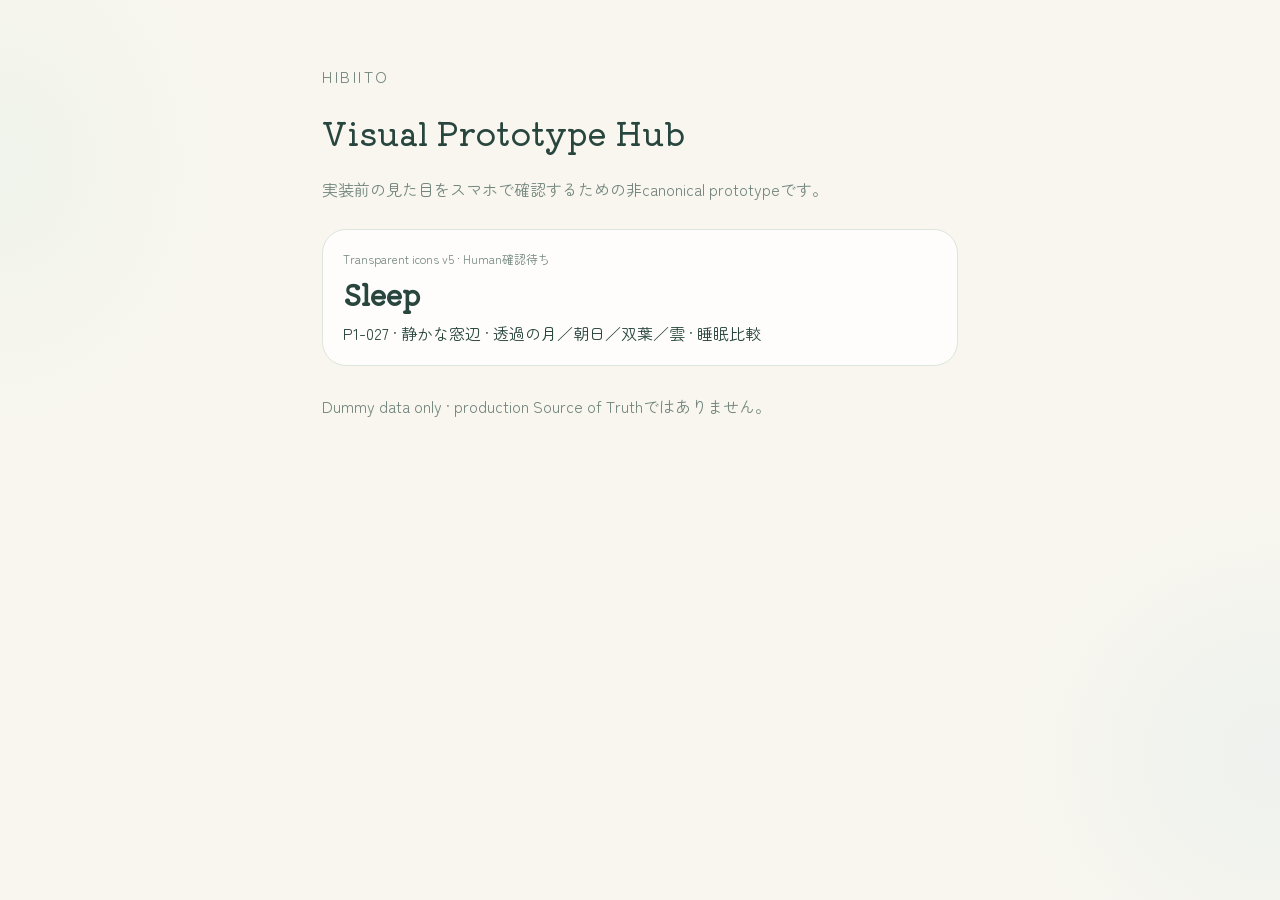
==== index.html @ 31aaf218 "prototype: Sleep 4指標を透過の自然モチーフアイコンに変更（v5）" ====
<!doctype html>
<html lang="ja">
<head>
  <meta charset="utf-8" />
  <meta name="viewport" content="width=device-width,initial-scale=1,viewport-fit=cover" />
  <title>HIBIITO Visual Prototype Hub</title>
  <link rel="preconnect" href="https://fonts.googleapis.com">
  <link rel="preconnect" href="https://fonts.gstatic.com" crossorigin>
  <link href="https://fonts.googleapis.com/css2?family=Kiwi+Maru:wght@400;500&family=Zen+Maru+Gothic:wght@400;500;700&display=swap" rel="stylesheet">
  <link rel="stylesheet" href="./shared/prototype.css?v=20261020-calm2" />
</head>
<body>
  <main class="hub">
    <p class="eyebrow">HIBIITO</p>
    <h1>Visual Prototype Hub</h1>
    <p class="lead">実装前の見た目をスマホで確認するための非canonical prototypeです。</p>
    <section class="cards">
      <a class="prototype-card" href="./sleep/">
        <span class="status">Transparent icons v5 · Human確認待ち</span>
        <strong>Sleep</strong>
        <span>P1-027 · 静かな窓辺 · 透過の月／朝日／双葉／雲 · 睡眠比較</span>
      </a>
    </section>
    <p class="note">Dummy data only · production Source of Truthではありません。</p>
  </main>
</body>
</html>
---- shared/prototype.css ----
:root{
  font-family:"Zen Maru Gothic",system-ui,sans-serif;
  color:#24423d;background:#eef5ef;
  --bg:#f7f3e8;--surface:rgba(255,255,255,.68);--ink:#26423d;--muted:#71817c;
  --accent:#78a99b;--accent2:#b9d4cb;--line:#d8e2dc;--hero:#dcebe4;--glow:#fff7cd;
}
html[data-theme="night"]{
  color:#eaf4f2;background:#101a28;
  --bg:#111b2b;--surface:rgba(30,49,68,.72);--ink:#edf6f3;--muted:#a6b9c0;
  --accent:#8ec7c5;--accent2:#335f67;--line:#35515c;--hero:#173d55;--glow:#d9ecff;
}
*{box-sizing:border-box}
body{margin:0;min-height:100svh;background:var(--bg);color:var(--ink)}
button,a{font:inherit}
.hub{max-width:680px;margin:auto;padding:48px 22px}.hub h1{font-family:"Kiwi Maru";font-weight:500}
.eyebrow{letter-spacing:.16em;color:var(--muted)}.lead,.note{color:var(--muted)}
.cards{display:grid;gap:12px;margin:28px 0}.prototype-card{display:grid;gap:7px;padding:20px;border:1px solid var(--line);border-radius:24px;background:var(--surface);color:inherit;text-decoration:none}.prototype-card strong{font-family:"Kiwi Maru";font-size:28px}.status{font-size:12px;color:var(--muted)}
.toolbar{position:sticky;top:0;z-index:20;display:flex;gap:8px;overflow:auto;padding:8px;background:color-mix(in srgb,var(--bg) 88%,transparent);backdrop-filter:blur(14px);border-bottom:1px solid var(--line)}
.toolbar button{white-space:nowrap;border:1px solid var(--line);border-radius:999px;padding:8px 12px;background:var(--surface);color:var(--ink)}
.phone-shell{width:min(100%,430px);margin:0 auto;padding:10px 12px 32px}
.screen{min-height:calc(100svh - 58px);display:flex;flex-direction:column;gap:8px}
.date-row{height:48px;display:grid;grid-template-columns:48px 1fr 48px;align-items:center;text-align:center}
.date-row button{border:0;background:none;color:var(--ink);font-size:28px}.date-main{font-weight:700;font-size:15px}.date-sub{font-size:11px;color:var(--muted)}
.sleep-hero{position:relative;isolation:isolate;min-height:244px;aspect-ratio:1/1;max-height:300px;margin:auto;width:min(76vw,284px);border-radius:50%;overflow:hidden;display:grid;place-items:center;border:1px solid color-mix(in srgb,var(--accent) 30%,transparent);box-shadow:0 12px 34px rgba(71,105,106,.10)}

.hero-copy{z-index:2;text-align:center;max-width:82%;transform:translateY(-6px)}.hero-eyebrow{font-family:"Kiwi Maru";font-size:13px;margin:0 0 8px}.hero-value{display:flex;align-items:baseline;justify-content:center;gap:3px;white-space:nowrap}.hero-value span{font-family:"Kiwi Maru";font-size:45px;line-height:1}.hero-value small{font-size:11px;font-weight:700}.hero-support{font-size:10px;font-weight:700;margin:10px 0 0}

.section-block,.insight,.metrics-grid article,.state-panel{background:var(--surface);border:1px solid var(--line);border-radius:18px}.section-block{padding:12px}.section-title-row{display:flex;align-items:baseline;justify-content:space-between}.section-title-row h2,.insight h2{font-family:"Kiwi Maru";font-size:14px;margin:0}.section-title-row span{font-size:9px;color:var(--muted)}
.sleep-stage{height:38px;margin-top:10px;border-radius:12px;overflow:hidden;display:flex;background:color-mix(in srgb,var(--line) 60%,transparent)}.stage{height:100%}.deep{background:#547b83}.light{background:#8fb4b2}.rem{background:#9d93b7}.awake{background:#d8bd88}.stage-labels{display:flex;justify-content:space-between;margin-top:5px;font-size:9px;color:var(--muted)}
.metrics-grid{display:grid;grid-template-columns:1fr 1fr;gap:6px}.metrics-grid article{padding:9px 11px;display:grid;gap:2px}.metrics-grid span{font-size:9px;color:var(--muted)}.metrics-grid strong{font-size:13px}
.insight{display:grid;grid-template-columns:42px 1fr;gap:8px;padding:10px 12px;align-items:center}.sprout{width:36px;height:36px;border-radius:50%;display:grid;place-items:center;background:color-mix(in srgb,var(--accent2) 65%,transparent)}.insight h2{font-size:13px}.insight p{font-size:10px;line-height:1.5;margin:3px 0 0}
.state-panel{padding:16px;text-align:center}.state-panel p{font-size:11px;color:var(--muted)}
.debug-panel{position:static;width:min(calc(100% - 24px),406px);margin:0 auto 24px;display:flex;flex-direction:column;gap:3px;padding:9px 11px;border-radius:12px;background:rgba(0,0,0,.78);color:white;font:10px/1.3 system-ui}
[data-overflow="true"]{outline:none}
@media (min-width:700px){.phone-shell{padding-top:24px}.screen{border:1px solid var(--line);border-radius:28px;padding:14px;min-height:820px}.toolbar{justify-content:center}}


.hero-art{position:absolute;inset:0;width:100%;height:100%;object-fit:cover;z-index:0;pointer-events:none}
.hero-art-night{display:none}
html[data-theme="night"] .hero-art-day{display:none}
html[data-theme="night"] .hero-art-night{display:block}
.hero-copy{position:relative;z-index:2;text-shadow:0 1px 0 rgba(255,255,255,.20)}
html[data-theme="night"] .hero-copy{text-shadow:0 1px 2px rgba(8,24,39,.45)}
body::before,body::after{content:"";position:fixed;z-index:-1;pointer-events:none;border-radius:50%;filter:blur(10px);opacity:.34}
body::before{width:220px;height:220px;left:-100px;top:42%;background:radial-gradient(circle,var(--accent2),transparent 70%)}
body::after{width:260px;height:260px;right:-150px;bottom:4%;background:radial-gradient(circle,color-mix(in srgb,var(--accent2) 75%,var(--glow)),transparent 72%)}
html[data-theme="night"] body::before,html[data-theme="night"] body::after{opacity:.18}
.debug-panel{opacity:.62}

/* Sleep A / Hero typography contract — prototype only; not Android dp/sp */
[hidden]{display:none!important}
.sleep-hero .hero-copy{
  position:relative;
  z-index:2;
  width:calc(100% - 40px);
  max-width:none;
  padding:7px 2px 8px;
  transform:translateY(-8px);
  text-align:center;
  isolation:isolate;
}
.sleep-hero .hero-copy::before{
  content:"";position:absolute;inset:-13px -4px;z-index:-1;
  border-radius:999px;pointer-events:none;
  background:radial-gradient(ellipse at center,rgba(248,251,246,.38) 0%,rgba(248,251,246,.16) 55%,transparent 80%);
}
html[data-theme="night"] .sleep-hero .hero-copy::before{
  background:radial-gradient(ellipse at center,rgba(16,38,57,.39) 0%,rgba(16,38,57,.17) 56%,transparent 82%);
}
.sleep-hero .hero-eyebrow{
  font-family:"Kiwi Maru",sans-serif;
  font-size:13px;font-weight:500;line-height:1.4;margin:0 0 6px;
}
.sleep-hero .hero-value{
  display:flex;align-items:baseline;justify-content:center;
  column-gap:clamp(6px,2.4vw,12px);
  width:100%;min-width:0;line-height:1.2;white-space:nowrap;
}
.sleep-hero .hero-time{
  display:inline-flex;align-items:baseline;justify-content:center;
  flex:0 0 auto;gap:2px;white-space:nowrap;
}
.sleep-hero .hero-number{
  font-family:"Kiwi Maru",sans-serif;
  font-weight:500;font-size:clamp(40px,11vw,46px);
  line-height:1.18;letter-spacing:-1.2px;
  font-variant-numeric:lining-nums tabular-nums;
}
.sleep-hero .hero-unit{
  font-family:"Zen Maru Gothic",sans-serif;
  font-size:11px;font-weight:700;line-height:1.25;
  position:relative;bottom:1px;
}
.sleep-hero .hero-support{
  font-family:"Zen Maru Gothic",sans-serif;
  font-size:10px;line-height:1.5;font-weight:700;
  margin:8px 0 0;white-space:normal;
}
html[data-theme="night"] .sleep-hero .hero-copy{
  text-shadow:0 1px 2px rgba(7,24,41,.48);
}
@media(max-width:340px){
  .sleep-hero .hero-copy{width:calc(100% - 30px)}
  .sleep-hero .hero-number{font-size:39px}
  .sleep-hero .hero-unit{font-size:10px}
}

/* Sleep design comparison: all values below are demonstration only. */
.sleep-graph{padding:12px;--deep:#527f94;--light:#8cbfbd;--rem:#a394ca;--awake:#e4b981}
html[data-theme="night"] .sleep-graph{--deep:#487faf;--light:#8bc5cc;--rem:#ac91df;--awake:#edc58a}
.graph-quick-facts{display:flex;flex-wrap:wrap;gap:4px 10px;align-items:baseline;color:var(--muted);font-size:10px;padding:8px 0 9px}
.graph-quick-facts span:first-child{color:var(--ink)}.graph-quick-facts strong{font-size:13px}
.graph-switcher{display:grid;grid-template-columns:repeat(3,minmax(0,1fr));gap:3px;padding:3px;border-radius:13px;border:1px solid var(--line);background:color-mix(in srgb,var(--accent2) 38%,var(--surface))}
.graph-switcher button{min-height:40px;min-width:0;padding:5px 2px;font-weight:700;font-size:11px;background:transparent;color:var(--muted);border:1px solid transparent;border-radius:10px;cursor:pointer}
.graph-switcher button[aria-pressed="true"]{background:var(--surface);color:var(--ink);border-color:var(--accent);box-shadow:0 2px 6px rgba(42,76,81,.10)}
.graph-explain{color:var(--muted);font-size:10px;line-height:1.5;margin:8px 0 7px}
.sleep-timeline{display:grid;grid-template-columns:38px minmax(0,1fr);gap:5px}
.timeline-lanes{display:grid;grid-template-rows:repeat(4,1fr);align-items:center;height:116px;color:var(--muted);font-size:9px}
.timeline-visual{height:116px;min-width:0;overflow:hidden;border-radius:12px;background:color-mix(in srgb,var(--accent2) 15%,var(--surface));touch-action:pan-y}
.timeline-visual svg{display:block;width:100%;height:100%}
.stage-grid{stroke:var(--line);stroke-width:1}
.stage-transition{stroke:var(--accent);stroke-width:2.4;opacity:.65}
.stage-segment{cursor:pointer;stroke:var(--surface);stroke-width:1.3}
.stage-segment:focus-visible{stroke:var(--ink);stroke-width:4;outline:none}
.stage-deep{fill:var(--deep);background:var(--deep)}
.stage-light{fill:var(--light);background:var(--light)}
.stage-rem{fill:var(--rem);background:var(--rem)}
.stage-awake{fill:var(--awake);background:var(--awake)}
.time-axis{position:relative;height:17px;margin-left:43px;color:var(--muted);font-size:9px;font-variant-numeric:tabular-nums}
.time-axis span{position:absolute;top:0;white-space:nowrap;transform:translateX(-50%)}
.time-axis span:nth-child(1){left:0;transform:none}
.time-axis span:nth-child(2){left:29.73%}
.time-axis span:nth-child(3){left:56.76%}
.time-axis span:nth-child(4){right:0;transform:none}
.graph-selection{font-size:10px;line-height:1.45;margin:8px 0;padding:7px 9px;min-height:29px;background:color-mix(in srgb,var(--accent2) 27%,var(--surface));border-radius:9px}
.stage-key{display:flex;flex-wrap:wrap;justify-content:space-between;gap:6px;font-size:9px;color:var(--muted)}
.stage-key span{display:flex;align-items:center;gap:4px}
.stage-key i{display:inline-block;width:9px;height:9px;border-radius:3px}
.key-deep{background:var(--deep)}.key-light{background:var(--light)}.key-rem{background:var(--rem)}.key-awake{background:var(--awake)}
.distribution-bar{height:23px;margin:11px 0;display:flex;gap:2px;border-radius:9px;overflow:hidden}
.distribution-bar span{min-width:0}
.stage-totals{display:grid;gap:5px}
.stage-total{display:grid;grid-template-columns:10px minmax(0,1fr) auto;gap:7px;align-items:center;padding:6px 4px;border-bottom:1px solid var(--line)}
.stage-total:last-child{border-bottom:0}
.stage-total .swatch{width:9px;height:9px;border-radius:3px}
.stage-total-name{font-size:11px}
.stage-total-time{font-size:12px;font-weight:700;text-align:right}
.stage-total-time small{font-size:9px;font-weight:400;color:var(--muted)}
.graph-note{font-size:9px;line-height:1.5;color:var(--muted);margin:8px 1px 0}
.timeline-compact .timeline-lanes,.timeline-compact .timeline-visual{height:90px}
.comparison-list{display:grid;gap:5px;margin-top:7px}
.comparison-row{display:grid;grid-template-columns:minmax(0,1fr) auto;gap:2px;padding:7px 8px;border-radius:9px;background:color-mix(in srgb,var(--accent2) 16%,var(--surface));font-size:10px}
.comparison-row strong{font-size:11px}
.comparison-row span:last-child{grid-column:1/-1;color:var(--muted);font-size:9px}
.comparison-row span.over{color:#a66f42}
html[data-theme="night"] .comparison-row span.over{color:#edc28a}
@media(max-width:350px){.sleep-graph{padding:10px}.graph-switcher button{font-size:10px}.graph-quick-facts{gap:4px 6px;font-size:9px}}

/* Sleep A with optional personal-comparison bottom sheet. Prototype data only. */
.graph-switcher,.graph-variant[hidden]{display:none!important}
.sleep-graph{padding-bottom:13px}
.graph-quick-facts{justify-content:space-between}
.quick-compare{padding:2px 5px;border:1px solid var(--line);border-radius:8px;background:color-mix(in srgb,var(--accent2) 22%,transparent);font-size:10px;color:var(--ink);cursor:pointer}
.metrics-grid .metric-card{
  appearance:none;background:var(--surface);border:1px solid var(--line);border-radius:18px;
  color:var(--ink);display:flex;flex-direction:column;align-items:flex-start;
  gap:3px;padding:10px 11px;text-align:left;min-width:0;min-height:70px;
  cursor:pointer;transition:background .15s ease,border-color .15s ease;
}
.metrics-grid .metric-card:active{background:color-mix(in srgb,var(--accent2) 27%,var(--surface))}
.metrics-grid .metric-card>span:first-child{font-size:9px;color:var(--muted)}
.metrics-grid .metric-card strong{font-size:13px}
.metrics-grid .metric-card .metric-hint{font-size:9px;color:var(--muted);align-self:flex-end}
.hero-detail-cta{
  position:absolute;z-index:5;bottom:13px;left:50%;transform:translateX(-50%);
  background:color-mix(in srgb,var(--surface) 78%,transparent);border:1px solid color-mix(in srgb,var(--accent) 58%,transparent);
  color:var(--ink);font-size:9px;line-height:1.2;border-radius:999px;padding:7px 12px;white-space:nowrap;cursor:pointer;
}
html[data-theme="night"] .hero-detail-cta{background:rgba(14,40,54,.83)}
.metric-card:focus-visible,.quick-compare:focus-visible,.hero-detail-cta:focus-visible,.sheet-drag-handle:focus-visible{
  outline:2px solid var(--accent);outline-offset:3px
}
.sheet-backdrop{position:fixed;inset:0;background:rgba(9,22,31,.49);z-index:80;transition:opacity 240ms ease}
.sheet-backdrop.is-dragging{transition:none}
.comparison-sheet{
  position:fixed;z-index:81;bottom:0;left:50%;transform:translate3d(-50%,var(--sheet-offset,0px),0);width:min(100%,430px);
  max-height:calc(100dvh - 18px);overflow-y:auto;overscroll-behavior:contain;
  padding:0 20px calc(19px + env(safe-area-inset-bottom,0px));
  border-radius:26px 26px 0 0;background:var(--bg);color:var(--ink);
  border:1px solid var(--line);box-shadow:0 -12px 35px rgba(0,0,0,.19);
  transition:transform 240ms cubic-bezier(.2,.76,.28,1);will-change:transform;
}
.comparison-sheet.is-dragging{transition:none}
.comparison-sheet.is-dismissing{transform:translate3d(-50%,calc(100% + 24px),0)}
.sheet-drag-handle{
  display:flex;align-items:center;justify-content:center;width:100%;min-height:39px;
  margin:0;padding:0;border:0;background:transparent;color:var(--muted);touch-action:none;
  -webkit-user-select:none;user-select:none;cursor:grab;
}
.sheet-drag-handle:active{cursor:grabbing}
.sheet-drag-handle:focus-visible{outline:2px solid var(--accent);outline-offset:-4px;border-radius:18px}
.sheet-grabber{display:block;margin:0 auto;background:var(--line);width:44px;height:5px;border-radius:9px;transition:background .18s}
.sheet-drag-handle:active .sheet-grabber{background:var(--accent)}
.sheet-heading{display:flex;justify-content:space-between;align-items:center;gap:10px;padding:0 0 5px}
.sheet-eyebrow{font-size:11px;color:var(--muted)}
.sheet-dismiss-hint{font-size:9px;color:var(--muted);white-space:nowrap}
.comparison-sheet h2{font-family:"Kiwi Maru",sans-serif;font-size:19px;margin:0 0 13px}
.sheet-current{display:flex;align-items:center;justify-content:space-between;gap:8px;margin-bottom:13px}
.sheet-current>div{display:grid;gap:2px}
.sheet-current>div>span{font-size:11px;color:var(--muted)}
.sheet-current strong{font-family:"Kiwi Maru",sans-serif;font-weight:500;font-size:28px}
.sheet-status{font-size:10px;border-radius:999px;padding:6px 9px;border:1px solid var(--line);color:var(--ink);background:var(--surface);white-space:nowrap}
.sheet-stats{display:grid;grid-template-columns:1fr 1fr;gap:9px}
.sheet-stats>div{display:grid;gap:5px;padding:11px 9px;border:1px solid var(--line);background:var(--surface);border-radius:13px;min-width:0}
.sheet-stats span{font-size:10px;color:var(--muted)}
.sheet-stats strong{font-size:12px;font-weight:700;overflow-wrap:anywhere}
.sheet-scale{position:relative;margin:15px 9px 9px;height:8px;border-radius:99px;background:var(--line)}
.sheet-range-band{position:absolute;left:20%;width:60%;top:0;bottom:0;border-radius:99px;background:var(--accent2)}
.sheet-marker{position:absolute;left:50%;top:50%;transform:translate(-50%,-50%);height:19px;width:9px;border:2px solid var(--bg);border-radius:9px;background:var(--ink);box-shadow:0 0 0 1px var(--accent)}
.sheet-summary{margin:12px 0 8px;font-size:12px;line-height:1.6}
.sheet-disclaimer{margin:0;font-size:10px;line-height:1.5;color:var(--muted)}
body.sheet-open{overflow:hidden}
@media(max-width:350px){.comparison-sheet{padding-left:14px;padding-right:14px}.sheet-current strong{font-size:24px}.sheet-stats strong{font-size:11px}}

@media(prefers-reduced-motion:reduce){
  .comparison-sheet,.sheet-backdrop,.sheet-grabber{transition:none}
}

/* Sleep visual polish v1 — prototype only, approved interactions unchanged */
:root{--bg:#f8f6ef;--surface:rgba(255,255,255,.81);--ink:#29463e;--muted:#74877f;--accent:#72ab9b;--accent2:#cfe7dc;--line:#dce6dc;--shadow:0 5px 18px rgba(98,131,113,.075)}
html[data-theme="night"]{--bg:#111c2c;--surface:rgba(29,47,66,.84);--ink:#eef5f2;--muted:#a5bbc4;--accent:#92c4c8;--accent2:#355768;--line:#355465;--shadow:0 6px 20px rgba(5,15,31,.15)}
body{color:var(--ink);background:radial-gradient(ellipse 270px 330px at 0% 18%,rgba(215,236,223,.24),transparent 85%),radial-gradient(ellipse 320px 300px at 100% 84%,rgba(207,227,232,.24),transparent 85%),var(--bg)}
html[data-theme="night"] body{background:radial-gradient(ellipse 270px 310px at 0% 25%,rgba(73,103,127,.14),transparent 87%),radial-gradient(ellipse 320px 330px at 100% 84%,rgba(40,77,103,.14),transparent 87%),var(--bg)}
.toolbar{gap:6px;padding:8px max(10px,env(safe-area-inset-left));border-bottom:1px solid var(--line);background:color-mix(in srgb,var(--bg) 91%,transparent)}
.toolbar button{padding:7px 12px;border-radius:999px;border-color:var(--line);background:var(--surface);color:var(--ink);font-size:12px;min-height:37px;box-shadow:0 2px 8px rgba(50,75,69,.035)}
.toolbar button:active{background:var(--accent2)}
.phone-shell{padding:10px 12px 22px}
.sleep-screen{position:relative;gap:8px}
.sleep-screen::after{content:"";pointer-events:none;position:absolute;z-index:0;bottom:-20px;left:-14px;right:-14px;height:116px;background:url("../assets/sleep-garden.svg?v=20261020-visual1") center bottom/100% auto no-repeat;opacity:.28}
html[data-theme="night"] .sleep-screen::after{opacity:.10;filter:hue-rotate(62deg) saturate(.45)}
.sleep-screen>*{position:relative;z-index:1}
.date-row{height:48px}
.date-row button{justify-self:center;display:grid;place-items:center;width:34px;height:34px;border:1px solid var(--line);border-radius:50%;background:color-mix(in srgb,var(--surface) 82%,transparent);font-size:24px;box-shadow:0 2px 7px rgba(34,69,66,.045)}
.date-row .date-main{font-size:14px;letter-spacing:.01em}
.date-row .date-sub{font-size:10px}
.sleep-hero{border:1px solid color-mix(in srgb,var(--accent2) 76%,transparent);box-shadow:0 0 0 5px color-mix(in srgb,var(--accent2) 23%,transparent),0 10px 25px rgba(68,99,100,.10)}
html[data-theme="night"] .sleep-hero{box-shadow:0 0 0 5px rgba(95,151,166,.08),0 8px 25px rgba(0,9,31,.19)}
.sleep-hero::after{content:"";position:absolute;inset:0;z-index:1;pointer-events:none;border-radius:50%;background:radial-gradient(circle at 26% 23%,rgba(255,255,255,.26),transparent 44%)}
html[data-theme="night"] .sleep-hero::after{background:radial-gradient(circle at 22% 20%,rgba(200,219,238,.06),transparent 50%)}
.sleep-hero .hero-copy{z-index:3}
.sleep-hero .hero-eyebrow{letter-spacing:.06em}
.hero-detail-cta{bottom:12px;padding:6px 11px;min-height:29px;border-color:color-mix(in srgb,var(--accent) 42%,transparent);box-shadow:0 2px 7px rgba(63,93,81,.08)}
.section-block,.insight,.metrics-grid .metric-card,.state-panel{background:var(--surface);border:1px solid var(--line);box-shadow:var(--shadow);backdrop-filter:blur(7px)}
.sleep-graph{background:linear-gradient(170deg,color-mix(in srgb,var(--surface) 95%,var(--accent2)),var(--surface) 82%);border-radius:20px;padding:12px 12px 13px;--deep:#5d89a2;--light:#9bc8c2;--rem:#a89dcf;--awake:#e9c39a}
html[data-theme="night"] .sleep-graph{background:linear-gradient(160deg,rgba(37,64,85,.94),var(--surface));--deep:#5b8fb5;--light:#85b6bb;--rem:#a39ad2;--awake:#dbbd91}
.section-title-row h2,.insight h2{font-family:"Kiwi Maru",sans-serif;font-weight:500}
.heading-flower{color:var(--accent);font-family:"Zen Maru Gothic",sans-serif;font-size:.92em;margin-right:6px}
.section-title-row h2{display:inline-flex;align-items:center;font-size:13px}
.graph-quick-facts{gap:4px 8px;padding:8px 0 9px}
.graph-quick-facts strong{color:var(--ink)}
.quick-compare{padding:3px 7px;border-radius:999px;background:color-mix(in srgb,var(--accent2) 34%,var(--surface));border-color:color-mix(in srgb,var(--accent) 28%,var(--line));color:var(--ink)}
.timeline-visual{background:repeating-linear-gradient(0deg,transparent 0 27px,color-mix(in srgb,var(--line) 36%,transparent) 28px),color-mix(in srgb,var(--accent2) 14%,var(--surface));border-radius:13px}
.stage-transition{stroke:color-mix(in srgb,var(--accent) 55%,transparent);opacity:.48}
.stage-segment{stroke:var(--surface);stroke-width:1.5}
.graph-selection{border:1px solid color-mix(in srgb,var(--accent2) 48%,transparent);background:color-mix(in srgb,var(--accent2) 27%,var(--surface));padding:6px 9px}
.stage-key{gap:6px}
.stage-key i{border-radius:50%;width:8px;height:8px}
.metrics-grid{gap:7px}
.metrics-grid .metric-card{position:relative;min-height:70px;border-radius:17px;padding:9px 11px 8px;gap:1px;overflow:hidden;background:linear-gradient(135deg,color-mix(in srgb,var(--surface) 95%,var(--accent2)),var(--surface))}
html[data-theme="night"] .metrics-grid .metric-card{background:linear-gradient(145deg,rgba(43,69,86,.89),var(--surface))}
.metrics-grid .metric-card strong{font-size:13px;font-variant-numeric:tabular-nums}
.metrics-grid .metric-card .metric-hint{margin-top:auto;font-size:9px;color:color-mix(in srgb,var(--muted) 84%,var(--accent))}
.metric-illustration{position:absolute;right:9px;top:8px;display:grid;place-items:center;width:27px;height:27px;border-radius:50%;background:color-mix(in srgb,var(--accent2) 51%,var(--surface));color:color-mix(in srgb,var(--accent) 74%,var(--ink));font-size:16px;line-height:1;pointer-events:none}
.metrics-grid .metric-card .metric-illustration{font-size:16px}
html[data-theme="night"] .metric-illustration{background:rgba(106,151,168,.18);color:#b1d4d2}
.insight{position:relative;isolation:isolate;overflow:hidden;display:grid;grid-template-columns:minmax(0,1fr) 72px;align-items:center;gap:4px;border-radius:20px;padding:10px 10px 11px 13px;min-height:95px;background:linear-gradient(125deg,color-mix(in srgb,var(--surface) 91%,var(--accent2)),var(--surface))}
html[data-theme="night"] .insight{background:linear-gradient(135deg,rgba(39,64,81,.90),var(--surface))}
.insight-content{min-width:0;position:relative;z-index:2}
.insight h2{font-size:13px;line-height:1.35;margin:0 0 4px}
.insight p{margin:0;font-size:10px;line-height:1.52;overflow-wrap:anywhere}
.insight-mascot{position:relative;z-index:1;display:block;width:76px;height:auto;max-height:90px;object-fit:contain;align-self:center;justify-self:end;filter:drop-shadow(0 3px 4px rgba(56,90,99,.08))}
html[data-theme="night"] .insight-mascot{filter:saturate(.85) brightness(.92) drop-shadow(0 3px 5px rgba(0,0,0,.14))}
.state-panel{padding:22px 16px;border-radius:19px;background:linear-gradient(145deg,color-mix(in srgb,var(--surface) 90%,var(--accent2)),var(--surface))}
.state-panel strong{font-family:"Kiwi Maru",sans-serif;font-size:15px}
.state-art{font-size:27px;color:var(--accent);margin-bottom:6px}
.state-panel p{font-size:11px;line-height:1.65;max-width:30em;margin:7px auto 0}
.comparison-sheet{background:linear-gradient(170deg,color-mix(in srgb,var(--bg) 96%,var(--accent2)),var(--bg));box-shadow:0 -10px 36px rgba(10,31,35,.17)}
.sheet-current strong{letter-spacing:-.025em}
.sheet-stats>div{background:color-mix(in srgb,var(--surface) 90%,var(--accent2))}
.sheet-scale{background:color-mix(in srgb,var(--accent2) 39%,var(--line))}
.sheet-marker{background:var(--ink)}
.debug-panel{opacity:.52;font-size:10px;line-height:1.3}
@media(max-width:360px){.insight{grid-template-columns:minmax(0,1fr) 62px;padding:9px 8px 9px 11px}.insight-mascot{width:65px}.insight p{font-size:9.5px}.metric-illustration{right:7px;width:23px;height:23px;font-size:14px}}

/* Keep decorative icons distinct from subdued metric labels. */
.metrics-grid .metric-card .metric-illustration{color:color-mix(in srgb,var(--accent) 75%,var(--ink));font-size:16px}
html[data-theme="night"] .metrics-grid .metric-card .metric-illustration{color:#b1d4d2}
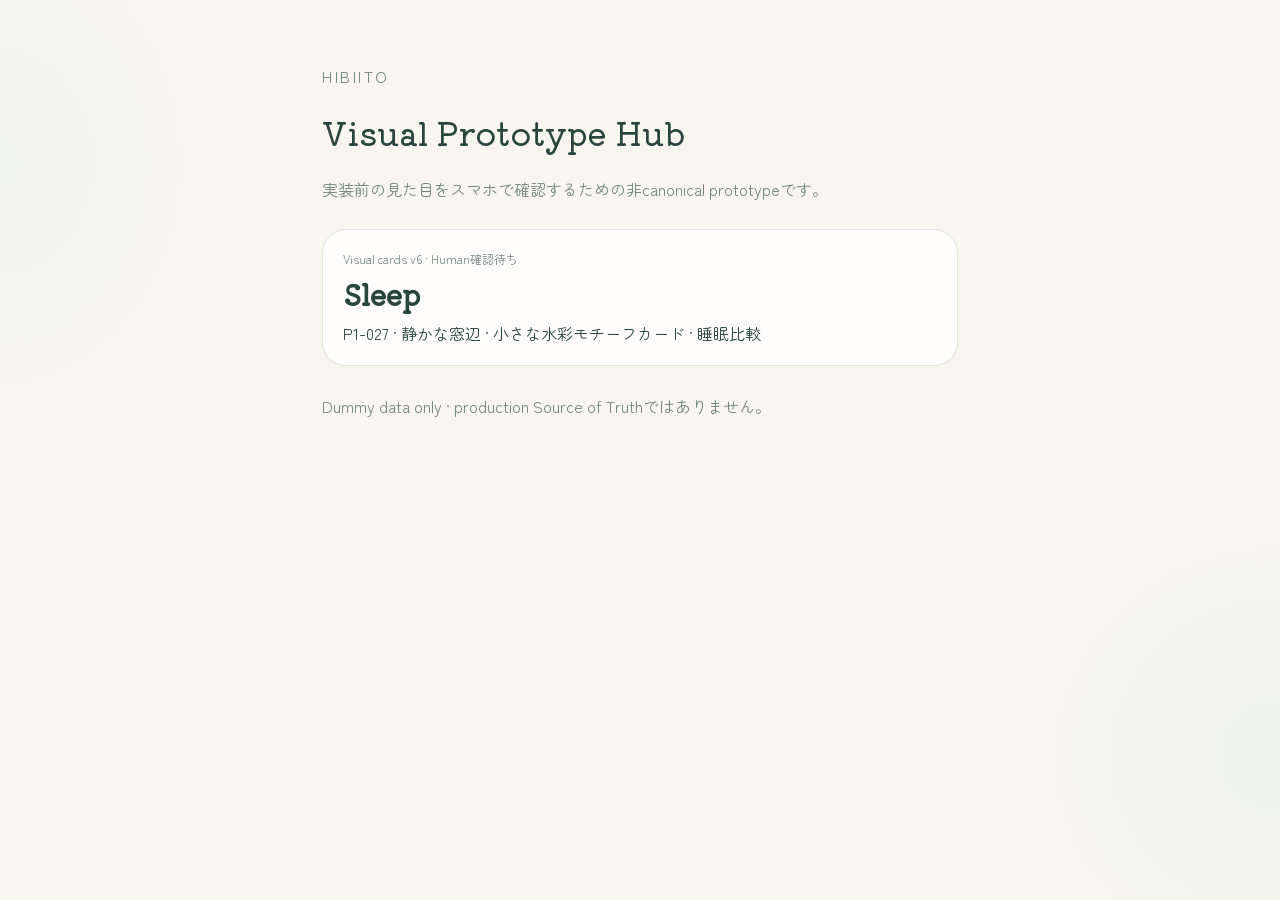
==== commit a3b33441: "prototype: Sleep v6指標カードを小さな水彩アイコンと数値主役の構成へ" ====
--- a/index.html
+++ b/index.html
@@ -16,9 +16,9 @@
     <p class="lead">実装前の見た目をスマホで確認するための非canonical prototypeです。</p>
     <section class="cards">
       <a class="prototype-card" href="./sleep/">
-        <span class="status">Transparent icons v5 · Human確認待ち</span>
+        <span class="status">Visual cards v6 · Human確認待ち</span>
         <strong>Sleep</strong>
-        <span>P1-027 · 静かな窓辺 · 透過の月／朝日／双葉／雲 · 睡眠比較</span>
+        <span>P1-027 · 静かな窓辺 · 小さな水彩モチーフカード · 睡眠比較</span>
       </a>
     </section>
     <p class="note">Dummy data only · production Source of Truthではありません。</p>
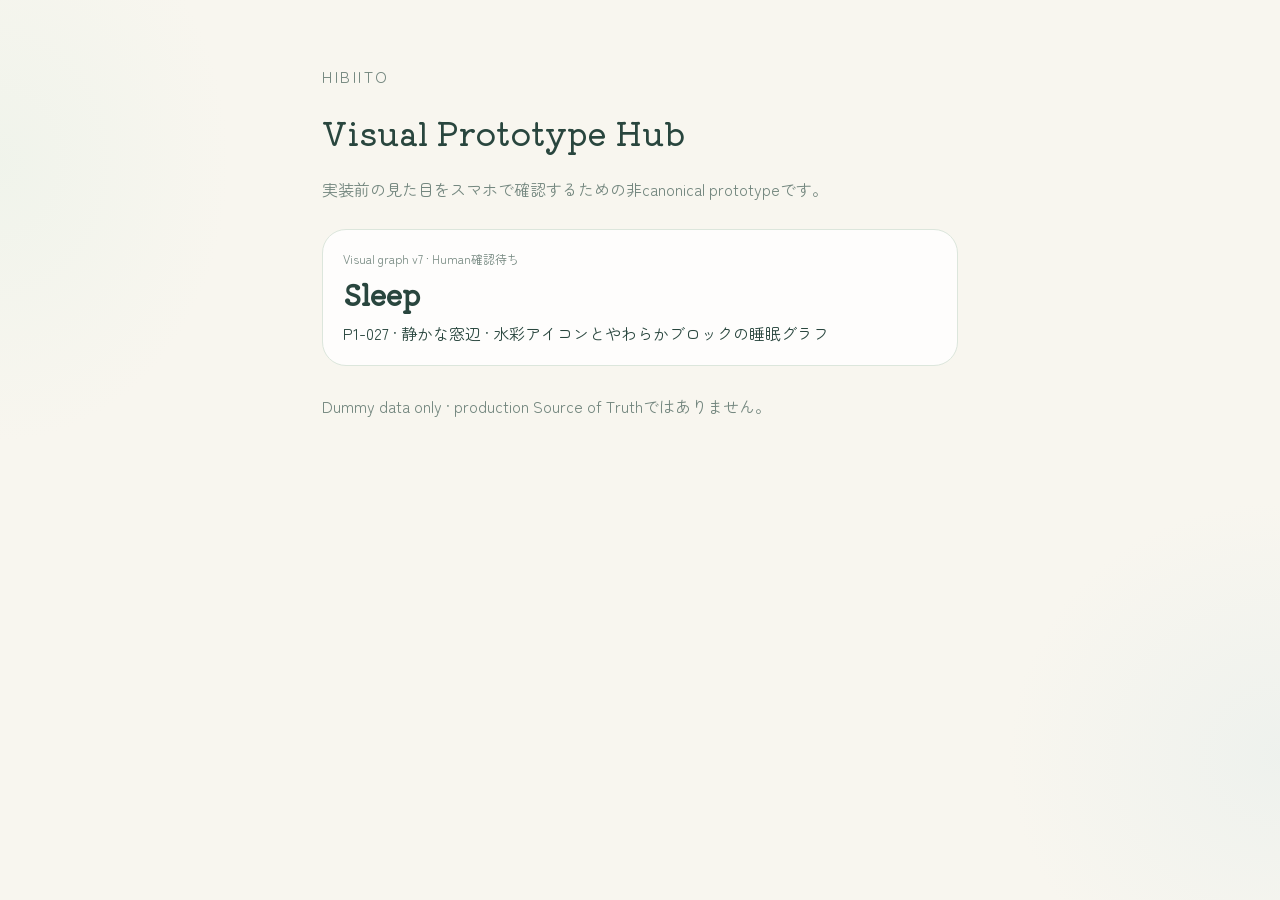
==== commit 7bb05bb5: "prototype: Sleep v7やわらかブロックのグラデーショングラフを追加" ====
--- a/index.html
+++ b/index.html
@@ -16,9 +16,9 @@
     <p class="lead">実装前の見た目をスマホで確認するための非canonical prototypeです。</p>
     <section class="cards">
       <a class="prototype-card" href="./sleep/">
-        <span class="status">Visual cards v6 · Human確認待ち</span>
+        <span class="status">Visual graph v7 · Human確認待ち</span>
         <strong>Sleep</strong>
-        <span>P1-027 · 静かな窓辺 · 小さな水彩モチーフカード · 睡眠比較</span>
+        <span>P1-027 · 静かな窓辺 · 水彩アイコンとやわらかブロックの睡眠グラフ</span>
       </a>
     </section>
     <p class="note">Dummy data only · production Source of Truthではありません。</p>
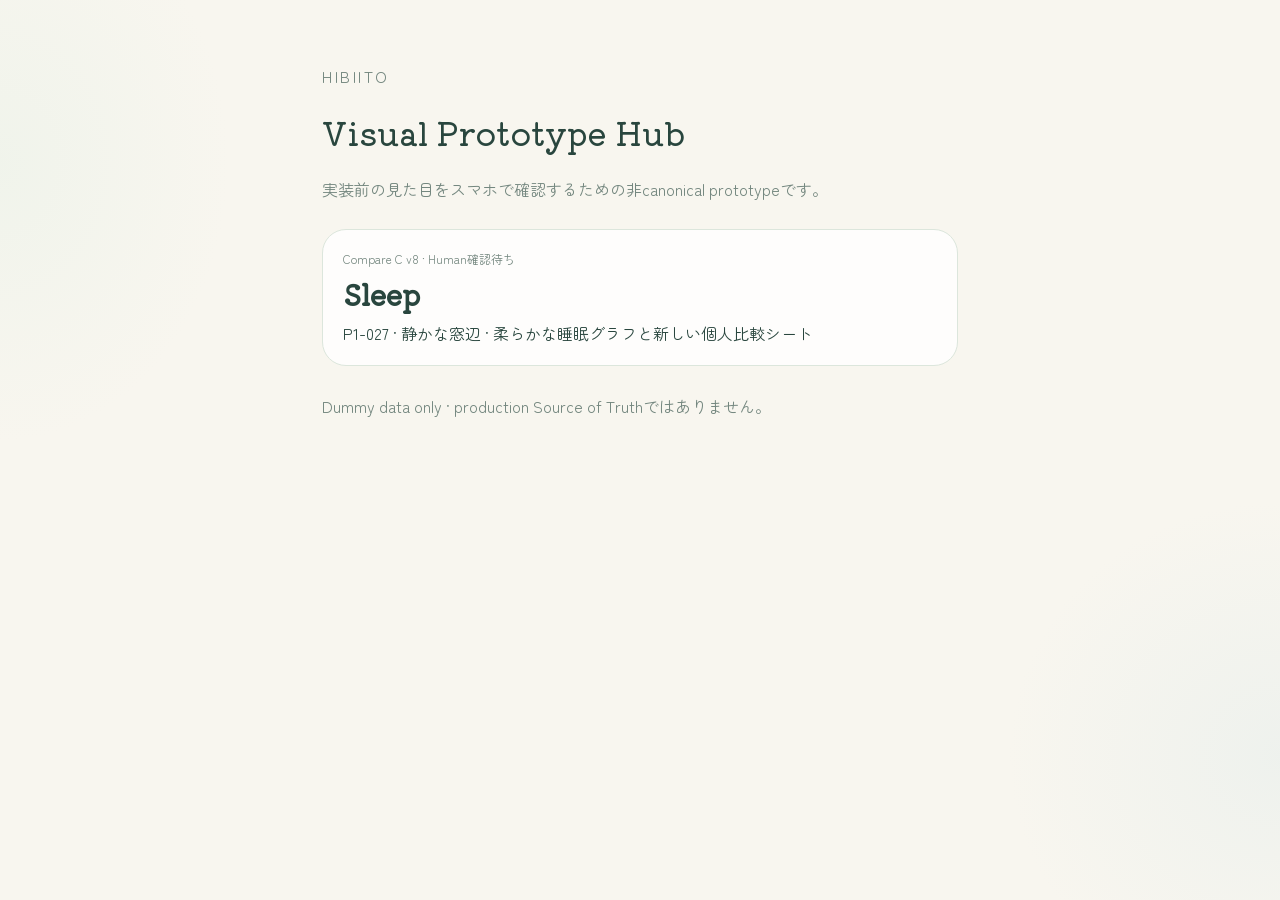
==== commit 637da403: "prototype: Sleep比較シートをやさしいC案へ調整（v8）" ====
--- a/index.html
+++ b/index.html
@@ -16,9 +16,9 @@
     <p class="lead">実装前の見た目をスマホで確認するための非canonical prototypeです。</p>
     <section class="cards">
       <a class="prototype-card" href="./sleep/">
-        <span class="status">Visual graph v7 · Human確認待ち</span>
+        <span class="status">Compare C v8 · Human確認待ち</span>
         <strong>Sleep</strong>
-        <span>P1-027 · 静かな窓辺 · 水彩アイコンとやわらかブロックの睡眠グラフ</span>
+        <span>P1-027 · 静かな窓辺 · 柔らかな睡眠グラフと新しい個人比較シート</span>
       </a>
     </section>
     <p class="note">Dummy data only · production Source of Truthではありません。</p>
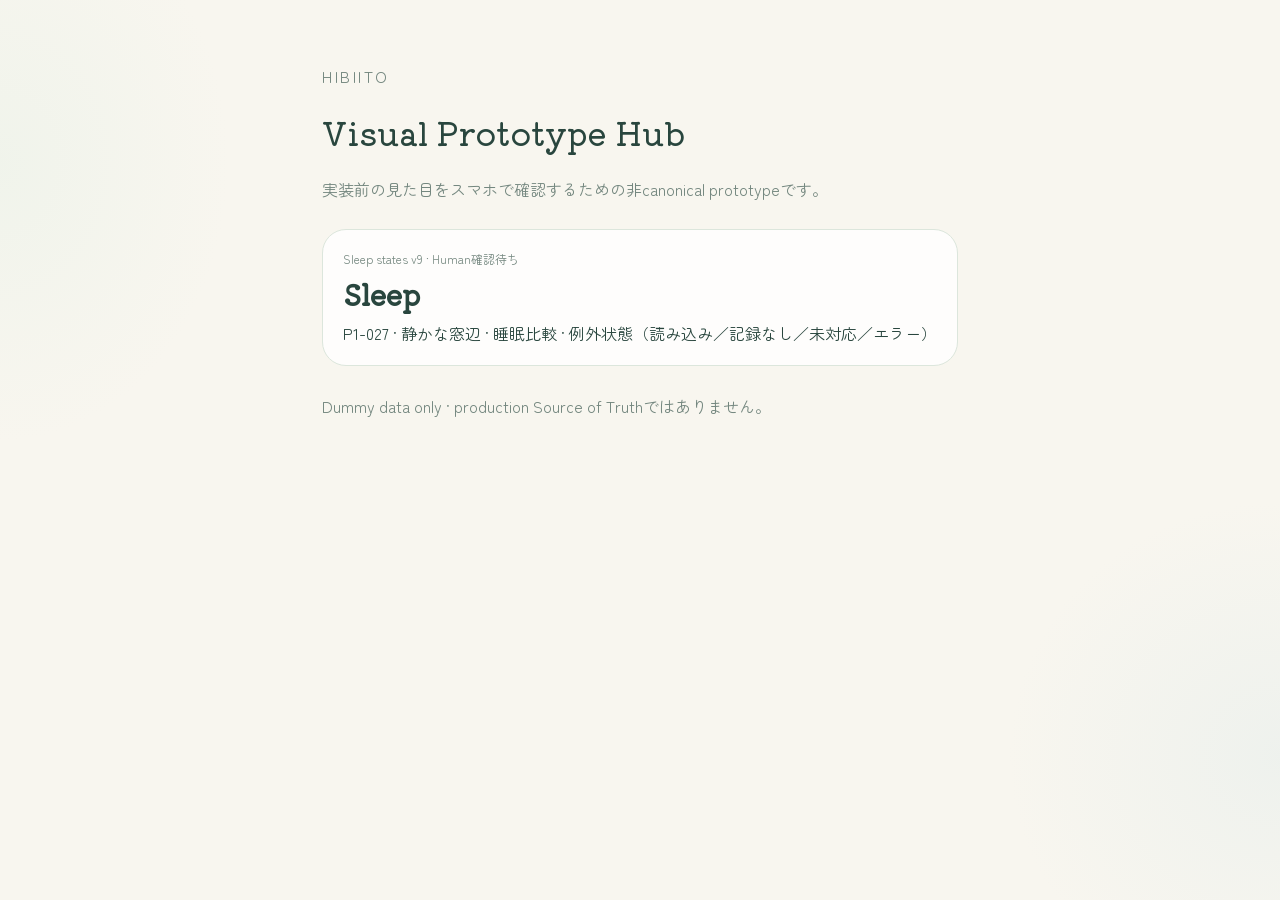
==== commit 0620f4f7: "prototype: Sleep v9例外状態を穏やかなデザインで整理" ====
--- a/index.html
+++ b/index.html
@@ -16,9 +16,9 @@
     <p class="lead">実装前の見た目をスマホで確認するための非canonical prototypeです。</p>
     <section class="cards">
       <a class="prototype-card" href="./sleep/">
-        <span class="status">Compare C v8 · Human確認待ち</span>
+        <span class="status">Sleep states v9 · Human確認待ち</span>
         <strong>Sleep</strong>
-        <span>P1-027 · 静かな窓辺 · 柔らかな睡眠グラフと新しい個人比較シート</span>
+        <span>P1-027 · 静かな窓辺 · 睡眠比較 · 例外状態（読み込み／記録なし／未対応／エラー）</span>
       </a>
     </section>
     <p class="note">Dummy data only · production Source of Truthではありません。</p>
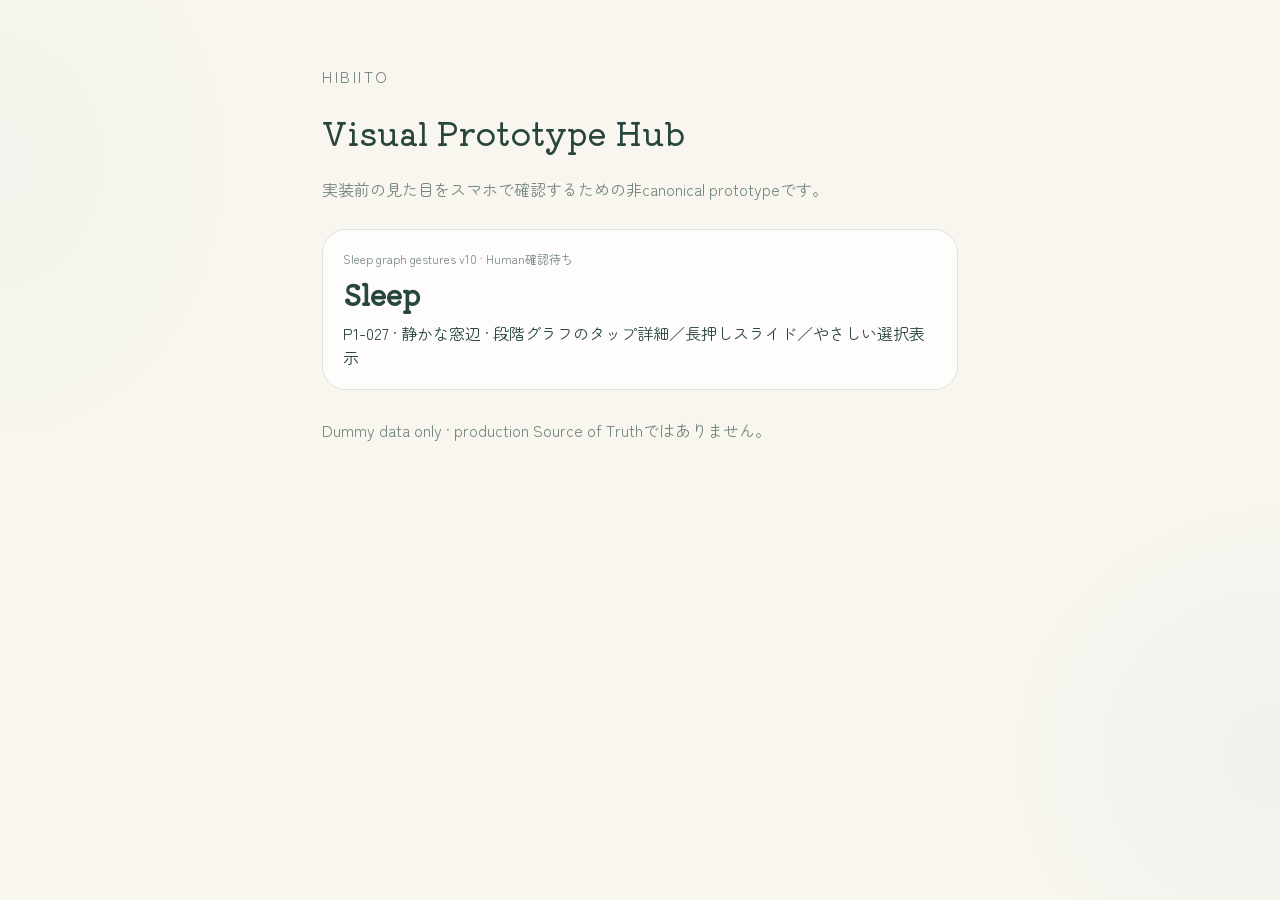
==== commit f197cdbd: "prototype: Sleep v10 Stage固定詳細と長押しscrub、選択輪郭を改善" ====
--- a/index.html
+++ b/index.html
@@ -16,9 +16,9 @@
     <p class="lead">実装前の見た目をスマホで確認するための非canonical prototypeです。</p>
     <section class="cards">
       <a class="prototype-card" href="./sleep/">
-        <span class="status">Sleep states v9 · Human確認待ち</span>
+        <span class="status">Sleep graph gestures v10 · Human確認待ち</span>
         <strong>Sleep</strong>
-        <span>P1-027 · 静かな窓辺 · 睡眠比較 · 例外状態（読み込み／記録なし／未対応／エラー）</span>
+        <span>P1-027 · 静かな窓辺 · 段階グラフのタップ詳細／長押しスライド／やさしい選択表示</span>
       </a>
     </section>
     <p class="note">Dummy data only · production Source of Truthではありません。</p>
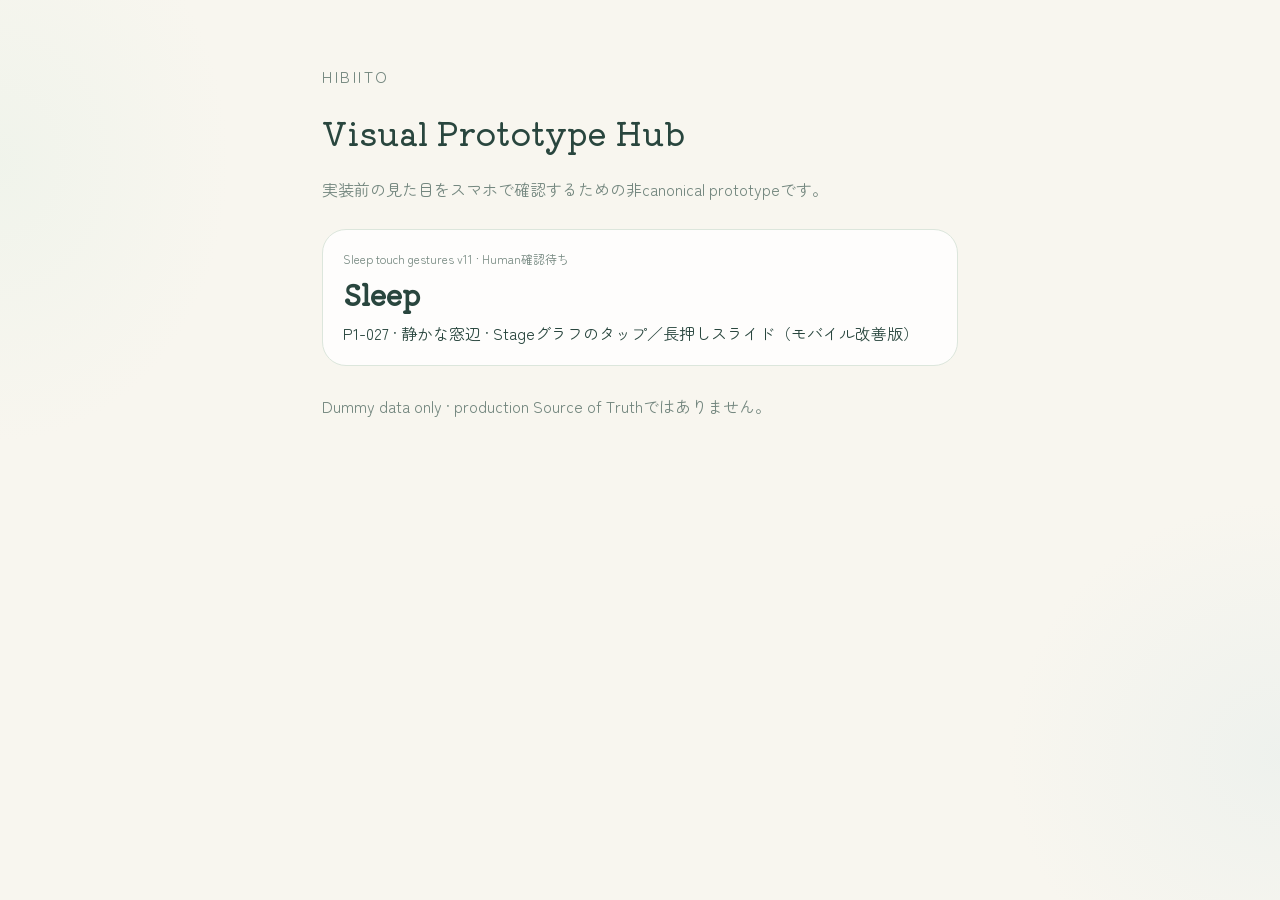
==== commit 9c46d5c8: "prototype: Sleep v11でPixel向け長押しスライドと横方向scrubを修正" ====
--- a/index.html
+++ b/index.html
@@ -16,9 +16,9 @@
     <p class="lead">実装前の見た目をスマホで確認するための非canonical prototypeです。</p>
     <section class="cards">
       <a class="prototype-card" href="./sleep/">
-        <span class="status">Sleep graph gestures v10 · Human確認待ち</span>
+        <span class="status">Sleep touch gestures v11 · Human確認待ち</span>
         <strong>Sleep</strong>
-        <span>P1-027 · 静かな窓辺 · 段階グラフのタップ詳細／長押しスライド／やさしい選択表示</span>
+        <span>P1-027 · 静かな窓辺 · Stageグラフのタップ／長押しスライド（モバイル改善版）</span>
       </a>
     </section>
     <p class="note">Dummy data only · production Source of Truthではありません。</p>
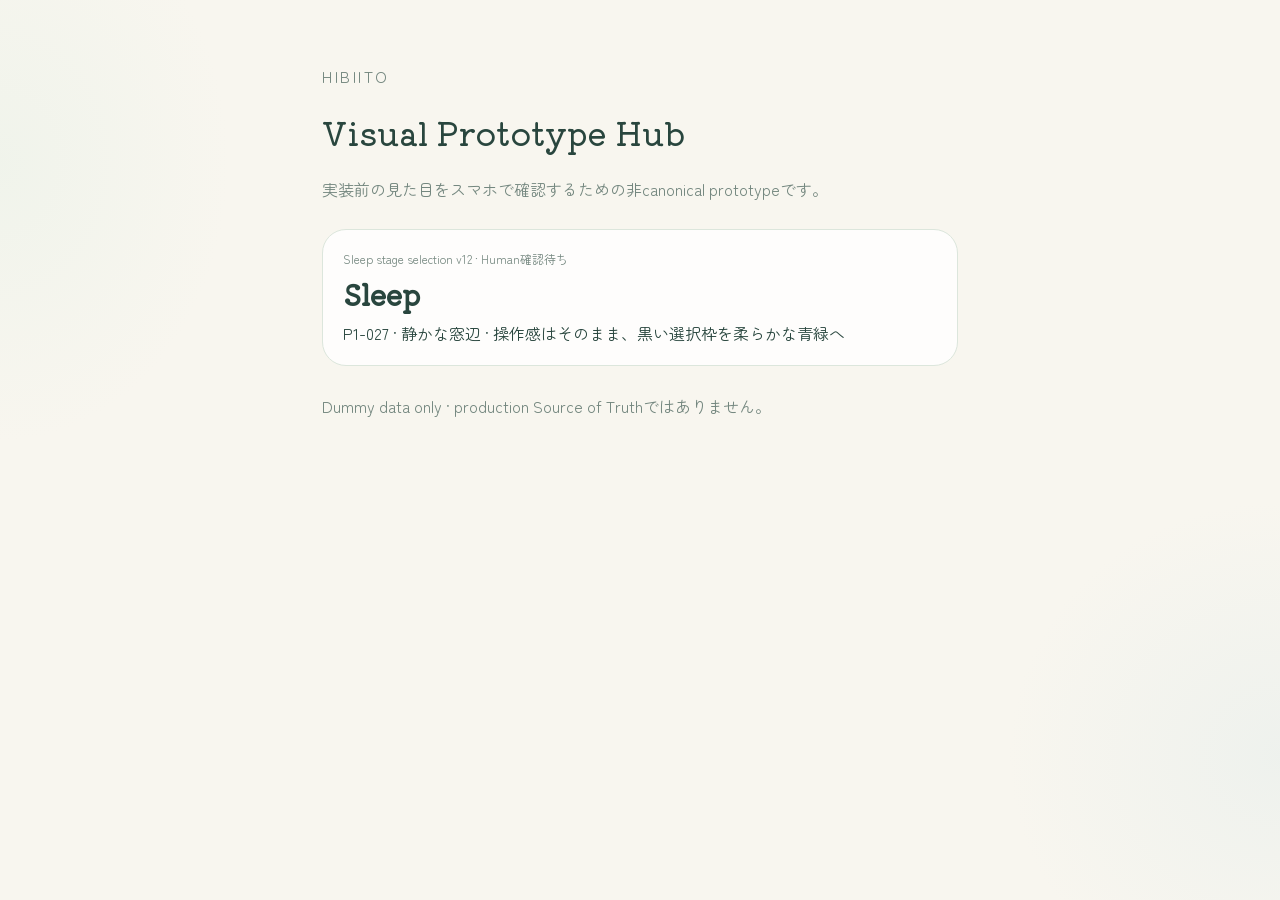
==== commit f5145ee1: "prototype: Sleep v12でStage選択の黒枠を薄い青緑輪郭に変更" ====
--- a/index.html
+++ b/index.html
@@ -16,9 +16,9 @@
     <p class="lead">実装前の見た目をスマホで確認するための非canonical prototypeです。</p>
     <section class="cards">
       <a class="prototype-card" href="./sleep/">
-        <span class="status">Sleep touch gestures v11 · Human確認待ち</span>
+        <span class="status">Sleep stage selection v12 · Human確認待ち</span>
         <strong>Sleep</strong>
-        <span>P1-027 · 静かな窓辺 · Stageグラフのタップ／長押しスライド（モバイル改善版）</span>
+        <span>P1-027 · 静かな窓辺 · 操作感はそのまま、黒い選択枠を柔らかな青緑へ</span>
       </a>
     </section>
     <p class="note">Dummy data only · production Source of Truthではありません。</p>
